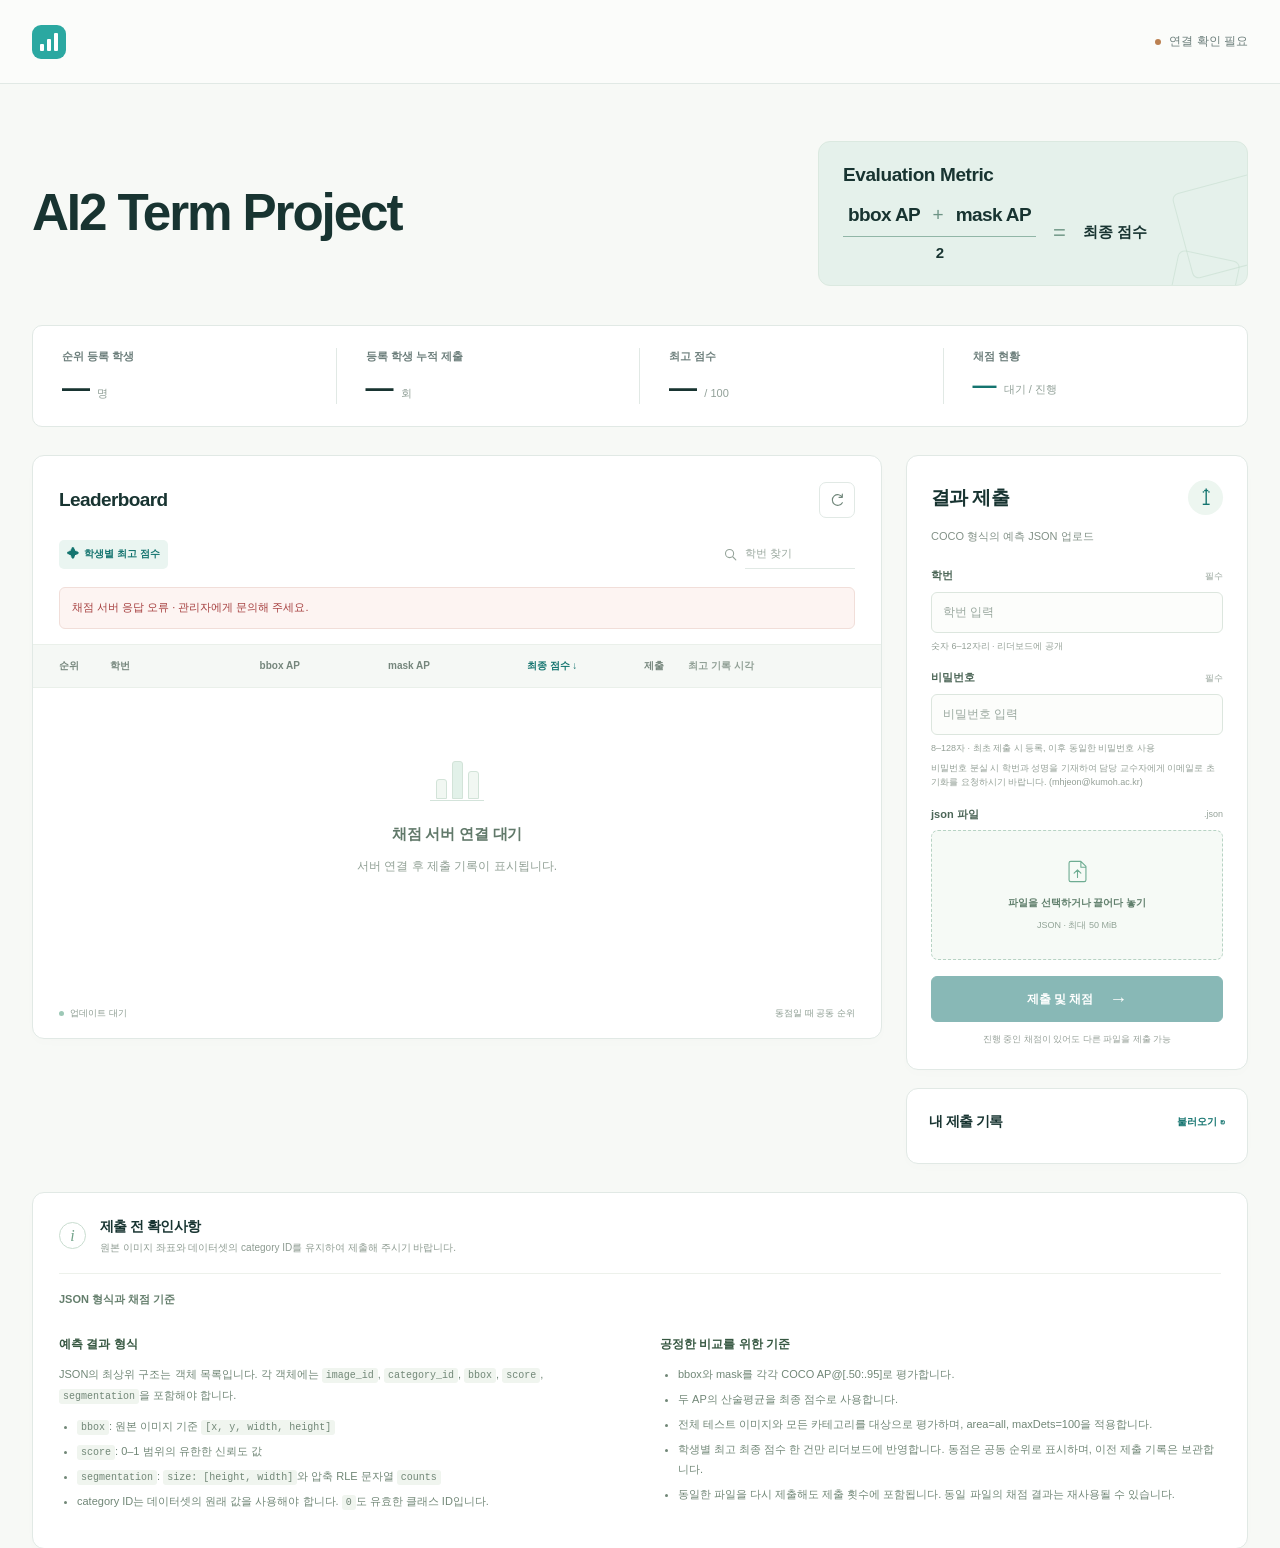
==== index.html @ 5145d9a2 "update" ====
<!doctype html>
<html lang="ko">
<head>
  <meta charset="utf-8">
  <meta name="viewport" content="width=device-width, initial-scale=1">
  <meta name="color-scheme" content="light">
  <meta name="description" content="AI2 Term Project 객체 탐지·인스턴스 분할 리더보드">
  <title>AI2 Term Project</title>
  <link rel="icon" href="data:image/svg+xml,%3Csvg xmlns='http://www.w3.org/2000/svg' viewBox='0 0 64 64'%3E%3Crect width='64' height='64' rx='16' fill='%232BA8A1'/%3E%3Cpath d='M15 44V32h8v12zm13 0V20h8v24zm13 0V12h8v32z' fill='white'/%3E%3C/svg%3E">
  <link rel="stylesheet" href="styles.css">
  <script defer src="config.js"></script>
  <script defer src="app.js"></script>
</head>
<body>
  <a class="skip-link" href="#leaderboard">리더보드로 바로 가기</a>
  <header class="masthead">
    <a class="brand" href="./" aria-label="AI2 Term Project 홈">
      <span class="brand-mark" aria-hidden="true"><i></i><i></i><i></i></span>
    </a>
    <div class="connection"><span class="connection-dot" id="connectionDot"></span><span id="connectionText">연결 확인 중</span></div>
  </header>

  <main class="page-shell">
    <section class="hero" aria-labelledby="pageTitle">
      <div class="hero-copy">
        <h1 id="pageTitle">AI2 Term Project</h1>
      </div>
      <aside class="score-explainer" aria-label="최종 점수 계산 방법">
        <p><strong>Evaluation Metric</strong></p>
        <div class="formula"><span class="fraction"><span>bbox AP <b>+</b> mask AP</span><span>2</span></span><span class="equals">=</span><span class="final-label">최종 점수</span></div>
        <div class="outline-box box-one" aria-hidden="true"></div><div class="outline-box box-two" aria-hidden="true"></div>
      </aside>
    </section>

    <section class="summary-grid" aria-label="대회 현황">
      <div class="summary-item"><span class="summary-label">순위 등록 학생</span><div><strong id="studentCount">—</strong><span>명</span></div></div>
      <div class="summary-item"><span class="summary-label">등록 학생 누적 제출</span><div><strong id="submissionCount">—</strong><span>회</span></div></div>
      <div class="summary-item"><span class="summary-label">최고 점수</span><div><strong id="bestScore">—</strong><span>/ 100</span></div></div>
      <div class="summary-item queue-summary"><span class="summary-label">채점 현황</span><div><strong id="queueCount">—</strong><span id="queueLabel">대기 / 진행</span></div></div>
    </section>

    <div class="workspace-grid">
      <section class="card leaderboard-card" id="leaderboard" aria-labelledby="leaderboardTitle">
        <div class="card-heading"><div><h2 id="leaderboardTitle">Leaderboard</h2></div><button class="icon-button" id="refreshButton" type="button" aria-label="리더보드 새로고침" title="새로고침"><svg viewBox="0 0 24 24" aria-hidden="true"><path d="M20 8a8 8 0 1 0 0 8M20 3v5h-5"/></svg></button></div>
        <div class="table-toolbar"><span class="best-badge"><span aria-hidden="true">✦</span> 학생별 최고 점수</span><label class="search-field"><svg viewBox="0 0 24 24" aria-hidden="true"><circle cx="10.5" cy="10.5" r="6.5"/><path d="m16 16 4.5 4.5"/></svg><input id="studentSearch" type="search" inputmode="numeric" placeholder="학번 찾기" aria-label="리더보드 학번 검색" maxlength="12"></label></div>
        <p class="inline-message error table-error" id="leaderboardError" role="status" hidden></p>
        <div class="table-scroll" tabindex="0" role="region" aria-label="학생별 순위 표. 좁은 화면에서는 가로 스크롤을 지원합니다.">
          <table>
            <caption class="sr-only">학생별 최고 최종 점수. bbox AP와 mask AP의 평균으로 순위를 정하며 점수는 100점 기준이다.</caption>
            <thead><tr><th scope="col" class="rank-col">순위</th><th scope="col">학번</th><th scope="col" class="numeric">bbox AP</th><th scope="col" class="numeric">mask AP</th><th scope="col" class="numeric final-column">최종 점수 <span aria-hidden="true">↓</span></th><th scope="col" class="numeric">제출</th><th scope="col" class="time-column">최고 기록 시각</th></tr></thead>
            <tbody id="leaderboardRows"></tbody>
          </table>
        </div>
        <div class="empty-state" id="leaderboardEmpty"><div class="empty-illustration" aria-hidden="true"><i></i><i></i><i></i></div><h3 id="emptyTitle">실험 기록을 불러오는 중</h3><p id="emptyText">최신 결과 조회 중</p></div>
        <div class="table-footer"><span><span class="live-dot" aria-hidden="true"></span><span id="updatedAt">업데이트 대기</span></span><span>동점일 때 공동 순위</span></div>
      </section>

      <aside class="submission-column" aria-label="예측 파일 제출과 내 기록">
        <section class="card submit-card" aria-labelledby="submitTitle">
          <div class="card-heading"><div><h2 id="submitTitle">결과 제출</h2></div><span class="round-icon" aria-hidden="true">↥</span></div>
          <p class="card-description">COCO 형식의 예측 JSON 업로드</p>
          <form id="submissionForm" novalidate>
            <div class="field"><label for="studentId">학번 <span>필수</span></label><input id="studentId" name="student_id" type="text" inputmode="numeric" pattern="[0-9]{6,12}" minlength="6" maxlength="12" autocomplete="username" placeholder="학번 입력" required aria-describedby="studentIdHint"><p class="field-hint" id="studentIdHint">숫자 6–12자리 · 리더보드에 공개</p></div>
            <div class="field"><label for="studentPassword">비밀번호 <span>필수</span></label><input id="studentPassword" name="password" type="password" minlength="8" maxlength="128" autocomplete="current-password" placeholder="비밀번호 입력" required aria-describedby="passwordHint passwordRecoveryHint"><p class="field-hint" id="passwordHint">8–128자 · 최초 제출 시 등록, 이후 동일한 비밀번호 사용</p><p class="field-hint" id="passwordRecoveryHint">비밀번호 분실 시 학번과 성명을 기재하여 담당 교수자에게 이메일로 초기화를 요청하시기 바랍니다. (mhjeon@kumoh.ac.kr)</p></div>
            <div class="field file-field"><label for="predictionFile">json 파일 <span>.json</span></label><div class="drop-zone" id="dropZone"><input class="file-input" type="file" id="predictionFile" name="file" accept=".json,application/json" aria-describedby="fileHint"><label for="predictionFile" class="drop-content"><svg viewBox="0 0 32 32" aria-hidden="true"><path d="M20 4H8a2 2 0 0 0-2 2v20a2 2 0 0 0 2 2h16a2 2 0 0 0 2-2V10zM20 4v7h6M16 23V14m-4 4 4-4 4 4"/></svg><strong id="fileName">파일을 선택하거나 끌어다 놓기</strong><span id="fileHint">JSON · 최대 50 MiB</span></label></div><button class="text-button clear-file" id="clearFile" type="button" hidden>선택한 파일 지우기</button></div>
            <div class="upload-status" id="uploadStatus" role="status" aria-live="polite" hidden><span class="spinner" aria-hidden="true"></span><span id="uploadStatusText">파일 확인 중</span></div>
            <p class="inline-message" id="formMessage" role="alert" hidden></p>
            <button class="primary-button" id="submitButton" type="submit" disabled><span>제출 및 채점</span><span aria-hidden="true">→</span></button>
            <p class="submit-footnote">진행 중인 채점이 있어도 다른 파일을 제출 가능</p>
          </form>
        </section>

        <section class="card history-card" aria-labelledby="historyTitle"><div class="history-heading"><h2 id="historyTitle">내 제출 기록</h2><button class="text-button" id="historyButton" type="button">불러오기 <span aria-hidden="true">↻</span></button></div><p class="history-hint" id="historyHint"></p><ol id="historyList" class="history-list"></ol><p class="inline-message error" id="historyError" role="status" hidden></p></section>
      </aside>
    </div>

    <section class="guide card" aria-labelledby="guideTitle"><div class="guide-intro"><span class="guide-number" aria-hidden="true">i</span><div><h2 id="guideTitle">제출 전 확인사항</h2><p>원본 이미지 좌표와 데이터셋의 category ID를 유지하여 제출해 주시기 바랍니다.</p></div></div><div class="guide-details"><div class="guide-section-title">JSON 형식과 채점 기준</div><div class="guide-body"><div><h3>예측 결과 형식</h3><p>JSON의 최상위 구조는 객체 목록입니다. 각 객체에는 <code>image_id</code>, <code>category_id</code>, <code>bbox</code>, <code>score</code>, <code>segmentation</code>을 포함해야 합니다.</p><ul><li><code>bbox</code>: 원본 이미지 기준 <code>[x, y, width, height]</code></li><li><code>score</code>: 0–1 범위의 유한한 신뢰도 값</li><li><code>segmentation</code>: <code>size: [height, width]</code>와 압축 RLE 문자열 <code>counts</code></li><li>category ID는 데이터셋의 원래 값을 사용해야 합니다. <code>0</code>도 유효한 클래스 ID입니다.</li></ul></div><div><h3>공정한 비교를 위한 기준</h3><ul><li>bbox와 mask를 각각 COCO AP@[.50:.95]로 평가합니다.</li><li>두 AP의 산술평균을 최종 점수로 사용합니다.</li><li>전체 테스트 이미지와 모든 카테고리를 대상으로 평가하며, area=all, maxDets=100을 적용합니다.</li><li>학생별 최고 최종 점수 한 건만 리더보드에 반영합니다. 동점은 공동 순위로 표시하며, 이전 제출 기록은 보관합니다.</li><li>동일한 파일을 다시 제출해도 제출 횟수에 포함됩니다. 동일 파일의 채점 결과는 재사용될 수 있습니다.</li></ul></div></div></div></section>

  </main>
  <noscript><div class="noscript-message">리더보드 조회와 제출에는 JavaScript가 필요합니다. 브라우저 설정에서 JavaScript를 활성화해 주세요.</div></noscript>
</body>
</html>
---- styles.css ----
:root{--teal:#2ba8a1;--teal-dark:#14746f;--ink:#183431;--muted:#6c7e7b;--line:#e1e9e5;--paper:#f7f9f6;--tint:#eaf5f1;--white:#fff;--danger:#a53e3e;--font:"Pretendard","Apple SD Gothic Neo","Malgun Gothic",-apple-system,BlinkMacSystemFont,"Segoe UI",sans-serif}
*{box-sizing:border-box}html{scroll-behavior:smooth;scroll-padding-top:25px}body{margin:0;background:var(--paper);color:var(--ink);font-family:var(--font);font-size:14px;line-height:1.6;-webkit-font-smoothing:antialiased}button,input{font:inherit}button,a,input,summary{-webkit-tap-highlight-color:transparent}button{cursor:pointer}button:disabled{cursor:not-allowed;opacity:.5}a{color:inherit}button:focus-visible,a:focus-visible,input:focus-visible,summary:focus-visible,.table-scroll:focus-visible{outline:3px solid #14746f;outline-offset:4px}button,input{min-height:42px}button{transition:background .15s,box-shadow .15s,transform .15s}button:not(:disabled):active{transform:translateY(1px)}[hidden]{display:none!important}svg{display:block;width:20px;height:20px;fill:none;stroke:currentColor;stroke-width:1.7;stroke-linecap:round;stroke-linejoin:round}.sr-only{position:absolute;width:1px;height:1px;margin:-1px;padding:0;overflow:hidden;clip:rect(0,0,0,0);white-space:nowrap;border:0}.skip-link{position:fixed;left:16px;top:12px;z-index:100;background:var(--white);padding:12px 18px;transform:translateY(-160%);border:2px solid var(--teal-dark);border-radius:8px}.skip-link:focus{transform:none}
.masthead{height:84px;border-bottom:1px solid var(--line);display:flex;align-items:center;justify-content:space-between;padding:0 max(32px,calc((100vw - 1344px)/2));background:#fbfcfa}.brand{display:flex;align-items:center;gap:12px;font-size:13px;font-weight:800;letter-spacing:1.5px;text-decoration:none;white-space:nowrap}.brand-mark{width:34px;height:34px;display:flex;align-items:flex-end;justify-content:center;gap:3px;background:var(--teal);border-radius:9px;padding:8px}.brand-mark i{width:4px;background:white;border-radius:1px}.brand-mark i:nth-child(1){height:7px}.brand-mark i:nth-child(2){height:12px}.brand-mark i:nth-child(3){height:18px}.sup{font-size:9px;vertical-align:super}.brand-divider{padding:0 8px;color:#a9b5b0;font-weight:400}.connection{display:flex;align-items:center;gap:8px;font-size:12px;color:var(--muted)}.connection-dot,.live-dot{width:6px;height:6px;border-radius:50%;background:#9caba5;display:inline-block;flex-shrink:0}.connection-dot.online{background:var(--teal);box-shadow:0 0 0 4px #2ba8a112}.connection-dot.offline{background:#bb8051}.page-shell{max-width:1408px;margin:auto;padding:0 32px}.hero{display:grid;grid-template-columns:1fr 430px;gap:70px;align-items:center;padding:57px 0 39px}.eyebrow{font-size:10px;letter-spacing:2.1px;font-weight:800;color:var(--teal-dark);display:flex;align-items:center;gap:9px;margin:0 0 21px}.eyebrow span{width:20px;height:1px;background:var(--teal)}h1{font-size:clamp(35px,4vw,52px);line-height:1.23;font-weight:800;letter-spacing:-2.1px;margin:0}.title-dot{font-size:30px;color:#b8c4bf;vertical-align:middle}.teal-text{color:var(--teal-dark);font-weight:500}.hero-description{font-size:14px;color:var(--muted);line-height:1.9;margin:21px 0 19px}.hero-tags{display:flex;flex-wrap:wrap;gap:6px}.hero-tags span{font-size:10px;font-weight:600;border:1px solid #dbe5df;border-radius:4px;padding:4px 8px;color:#657971;background:#fbfcfa}.score-explainer{position:relative;overflow:hidden;background:#e5f1eb;border:1px solid #dbe9e0;border-radius:12px;padding:28px 30px;min-height:257px}.formula-top{display:flex;justify-content:space-between;align-items:center;font-size:10px;font-weight:800;letter-spacing:1.6px;color:#648679}.formula-symbol{font-size:24px;font-weight:400;line-height:1}.score-explainer>p{font-size:19px;font-weight:400;line-height:1.7;letter-spacing:-.4px;margin:18px 0}.score-explainer strong{font-weight:700}.formula{display:flex;gap:17px;align-items:center;position:relative;z-index:1;margin-top:24px}.fraction{display:flex;flex-direction:column;align-items:center;font-size:19px;font-weight:650;letter-spacing:-.6px}.fraction>span:first-child{border-bottom:1px solid #91b6a7;padding:0 5px 6px}.fraction>span:last-child{padding:4px 0 0;font-size:15px}.fraction b{padding:0 8px;font-weight:400;color:#6d9485}.equals{color:#799e8e;font-size:22px}.final-label{font-size:15px;font-weight:700;white-space:nowrap}.formula-note{font-size:10px;color:#718c80;margin-top:18px}.outline-box{position:absolute;border:1px solid #bfd9c9;border-radius:7px;width:88px;height:88px;right:-22px;bottom:15px;transform:rotate(-15deg);opacity:.5}.box-two{width:63px;height:63px;right:12px;bottom:-33px;transform:rotate(12deg)}
.summary-grid{display:grid;grid-template-columns:repeat(4,1fr);border:1px solid var(--line);border-radius:10px;background:var(--white);padding:22px 0;margin-bottom:28px}.summary-item{padding:0 29px;border-right:1px solid var(--line)}.summary-item:last-child{border:0}.summary-label{display:block;color:var(--muted);font-size:11px;font-weight:600;margin-bottom:5px}.summary-item>div{display:flex;align-items:baseline;gap:8px}.summary-item strong{font-size:28px;font-weight:650;line-height:1.2;letter-spacing:-.7px;font-variant-numeric:tabular-nums}.summary-item>div>span{font-size:11px;color:#91a098}.queue-summary strong{color:var(--teal-dark);font-size:24px}.workspace-grid{display:grid;grid-template-columns:minmax(0,1fr) 342px;gap:24px;align-items:start}.card{background:var(--white);border:1px solid var(--line);border-radius:12px;box-shadow:0 4px 12px #1b4e3503}.card-heading{display:flex;align-items:center;justify-content:space-between;gap:10px;padding:26px 26px 21px}.section-kicker{font-size:9px;letter-spacing:1.6px;font-weight:700;color:#85968e;margin:0 0 7px}h2{margin:0;font-size:19px;font-weight:750;letter-spacing:-.6px}.icon-button{display:flex;align-items:center;justify-content:center;width:36px;min-height:36px;border:1px solid var(--line);border-radius:7px;color:#71877b;background:var(--white)}.icon-button:hover{background:var(--paper)}.icon-button svg{width:16px;height:16px}.table-toolbar{display:flex;align-items:center;justify-content:space-between;padding:0 26px 18px;gap:16px}.best-badge{display:inline-flex;align-items:center;gap:5px;white-space:nowrap;background:var(--tint);color:var(--teal-dark);padding:5px 8px;border-radius:5px;font-size:10px;font-weight:700}.best-badge>span{font-size:12px}.search-field{display:flex;align-items:center;gap:7px;color:#94a399}.search-field svg{width:15px;height:15px;flex-shrink:0}.search-field input{border:0;border-bottom:1px solid var(--line);border-radius:0;width:110px;min-height:30px;padding:3px 0;background:transparent;font-size:11px;color:var(--ink)}input::placeholder{color:#9aa89f;opacity:1}.table-scroll{overflow-x:auto;width:100%}table{border-collapse:collapse;text-align:left;width:100%;white-space:nowrap;font-size:12px}thead{background:#f5f8f5}th{padding:13px 12px;font-size:10px;color:#75867c;font-weight:600;border-top:1px solid #eaf0ea;border-bottom:1px solid #eaf0ea}td{padding:17px 12px;border-bottom:1px solid #eef2ed;font-variant-numeric:tabular-nums;color:#5b7165}th:first-child,td:first-child{padding-left:26px}th:last-child,td:last-child{padding-right:26px}.numeric{text-align:right}.rank-col{width:65px}.rank-marker{width:25px;height:25px;display:inline-flex;align-items:center;justify-content:center;font-weight:600;font-size:12px;color:#829187}.top-rank{border-radius:7px;background:#e7f5ef;color:var(--teal-dark)}tr:first-child .top-rank{background:var(--teal-dark);color:white}.student-cell{font-weight:650;color:var(--ink);letter-spacing:.2px}.final-column{color:var(--teal-dark)}td.final-column{font-size:14px;font-weight:800;background:#f7fbf8}.time-column{font-size:10px;color:#91a096}.my-row{background:#f1f9f5}.mine-label{display:inline-block;font-size:8px;font-weight:700;color:var(--teal-dark);background:#dfeee7;margin-left:5px;padding:1px 4px;border-radius:3px;vertical-align:middle}.empty-state{padding:64px 24px 72px;text-align:center;min-height:300px}.empty-illustration{width:54px;height:49px;display:flex;gap:5px;align-items:flex-end;justify-content:center;margin:0 auto 21px;border-bottom:1px solid #d3e3da;padding-bottom:1px}.empty-illustration i{width:11px;border:1px solid #d2e3d8;border-radius:3px 3px 0 0;background:#f1f7f2}.empty-illustration i:nth-child(1){height:20px}.empty-illustration i:nth-child(2){height:38px;background:#e2f1e9}.empty-illustration i:nth-child(3){height:28px}.empty-state h3{margin:0 0 9px;font-size:15px;font-weight:650;color:#61796a;letter-spacing:-.2px}.empty-state p{font-size:12px;margin:0;color:#92a196;line-height:1.9}.table-footer{display:flex;justify-content:space-between;flex-wrap:wrap;gap:10px;padding:18px 26px;color:#8b9b90;font-size:9px}.table-footer>span:first-child{display:flex;align-items:center;gap:6px}.live-dot{width:5px;height:5px;background:#9dc8b6}.table-error{margin:0 26px 15px!important}.submission-column{display:grid;gap:18px}.submit-card .card-heading{padding:24px 24px 12px}.round-icon{width:35px;height:35px;border-radius:50%;display:flex;align-items:center;justify-content:center;color:var(--teal-dark);background:#edf6f0;font-size:22px}.card-description{padding:0 24px;margin:0 0 20px;font-size:11px;color:#829187;line-height:1.8}form{padding:0 24px 21px}.field{margin:0 0 16px}.field>label{display:flex;justify-content:space-between;align-items:center;font-size:11px;font-weight:700;margin:0 0 7px;color:#4c6657}.field>label>span{font-size:9px;color:#95a299;font-weight:400}.field>input{width:100%;border:1px solid #dce6de;border-radius:6px;background:#fcfdfb;padding:9px 11px;min-height:41px;font-size:12px;color:var(--ink)}.field>input:focus{border-color:var(--teal);outline:2px solid #2ba8a126;outline-offset:0}.field-hint{font-size:9px;color:#94a097;margin:6px 0 0;line-height:1.6}.drop-zone{position:relative;border:1px dashed #b7d3c4;border-radius:7px;background:#f6faf6;min-height:128px;transition:background .15s,border-color .15s}.drop-zone:hover,.drop-zone.dragging{background:#ecf6ef;border-color:var(--teal)}.drop-zone.has-file{background:#eaf6f0;border-style:solid}.file-input{position:absolute;width:1px;height:1px;min-height:0;opacity:0;overflow:hidden;top:50%;left:50%}.file-input:focus-visible+.drop-content{outline:3px solid var(--teal-dark);outline-offset:4px;border-radius:6px}.drop-content{cursor:pointer;padding:20px 12px;min-height:128px;display:flex;flex-direction:column;align-items:center;text-align:center;justify-content:center;gap:7px}.drop-content svg{width:27px;height:27px;color:#6eac92;stroke-width:1.3;margin-bottom:3px}.drop-content strong{font-size:10px;max-width:100%;overflow-wrap:anywhere;font-weight:600;color:#607f6c}.drop-content>span{font-size:9px;color:#91a396}.text-button{padding:0;border:0;background:transparent;color:var(--teal-dark);font-size:10px;font-weight:600;min-height:30px}.text-button:hover{text-decoration:underline}.clear-file{margin-top:4px;font-size:9px}.primary-button{width:100%;display:flex;justify-content:center;gap:16px;align-items:center;background:var(--teal-dark);color:white;border:1px solid var(--teal-dark);padding:12px;border-radius:6px;font-size:12px;font-weight:650;min-height:46px}.primary-button:hover:not(:disabled){background:#105d58;box-shadow:0 3px 8px #14746f26}.primary-button>span:last-child{font-size:18px;line-height:1}.submit-footnote{font-size:9px;text-align:center;color:#97a199;line-height:1.7;margin:10px 0 0}.inline-message{font-size:11px;line-height:1.8;padding:10px 12px;margin:10px 0 14px;background:#edf7f1;color:var(--teal-dark);border:1px solid #d5e8dd;border-radius:6px;overflow-wrap:anywhere}.inline-message.error{color:var(--danger);background:#fdf4f2;border-color:#f1ded9}.upload-status{display:flex;align-items:center;gap:8px;color:var(--teal-dark);font-size:11px;margin:10px 0 14px}.spinner{width:13px;height:13px;border:2px solid #cce4d6;border-top-color:var(--teal-dark);border-radius:50%;animation:spin .8s linear infinite;flex-shrink:0}@keyframes spin{to{transform:rotate(360deg)}}.history-card{padding:18px 22px}.history-heading{display:flex;align-items:center;justify-content:space-between;gap:8px}.history-heading h2{font-size:14px}.history-hint{font-size:10px;color:#8a9a8e;line-height:1.9;margin:8px 0 0}.history-list{list-style:none;padding:0;margin:0}.history-item{border-top:1px solid #edf1eb;padding:13px 0 1px;margin-top:13px}.history-item-top{display:flex;align-items:center;justify-content:space-between;gap:8px}.status-badge{display:inline-flex;align-items:center;gap:5px;font-size:9px;font-weight:650;padding:3px 7px;border-radius:4px;background:#f0f3ee;color:#73806e}.status-badge.running{background:#e8f4ee;color:var(--teal-dark)}.status-badge.completed{background:#e7f5ef;color:var(--teal-dark)}.status-badge.failed{background:#faece7;color:var(--danger)}.history-score{color:var(--teal-dark);font-size:17px;font-weight:750;font-variant-numeric:tabular-nums}.history-date{font-size:9px;color:#94a295}.history-detail{font-size:9px;color:#8a9a8e;line-height:1.7;margin:6px 0 0;overflow-wrap:anywhere}.history-detail.failed{color:var(--danger)}.history-id{font-size:8px;color:#a5afa6;margin:5px 0 0;font-family:ui-monospace,monospace;overflow-wrap:anywhere}
.guide{margin-top:28px;padding:22px 26px}.guide-intro{display:flex;align-items:center;gap:14px}.guide-number{width:27px;height:27px;flex-shrink:0;border:1px solid #c9ddd0;color:#73a38a;border-radius:50%;display:flex;align-items:center;justify-content:center;font-family:Georgia,serif;font-style:italic;font-size:16px}.guide h2{font-size:14px}.guide-intro p{font-size:10px;margin:3px 0 0;color:#8d9b91}.guide .guide-details{margin-top:17px;border-top:1px solid #edf1eb;padding-top:12px}.guide .guide-section-title{list-style:none;cursor:pointer;display:flex;align-items:center;justify-content:space-between;font-size:11px;color:#647e6c;font-weight:600;min-height:28px}.guide .guide-section-title::-webkit-details-marker{display:none}.guide .guide-section-title>span{font-size:20px;font-weight:400;color:#98ab9d}.guide .guide-details[open] summary>span{transform:rotate(45deg)}.guide-body{display:grid;grid-template-columns:1fr 1fr;gap:40px;padding:14px 0 0;font-size:11px;color:#718777;line-height:1.9}.guide-body h3{font-size:12px;color:#365741;margin:5px 0 8px}.guide-body p{margin:0 0 10px}.guide-body ul{padding-left:18px;margin:8px 0 14px}.guide-body li{margin:4px 0}code{font-family:ui-monospace,SFMono-Regular,Consolas,monospace;background:#f0f5ef;padding:2px 4px;border-radius:3px;font-size:10px;overflow-wrap:anywhere}.secondary-button{display:inline-flex;align-items:center;gap:12px;background:white;border:1px solid #cedfd1;color:var(--teal-dark);padding:7px 12px;min-height:35px;border-radius:5px;font-size:10px}.secondary-button:hover{background:var(--tint)}.dataset-info{padding:10px 12px;background:#f5f8f2;border-radius:6px;font-size:10px}.page-footer{display:flex;align-items:center;justify-content:space-between;gap:20px;padding:29px 0 32px;font-size:9px;color:#9aa89d}.page-footer strong{font-size:12px;letter-spacing:.5px;margin-right:10px;color:#668470}.page-footer a{text-decoration:none}.page-footer a:hover{text-decoration:underline}.noscript-message{position:fixed;bottom:0;left:0;right:0;background:#fff3df;color:#6c501a;text-align:center;padding:20px;border-top:1px solid #e6cc9c}
@media(min-width:1450px){.hero{padding-top:68px;padding-bottom:45px}.workspace-grid{grid-template-columns:minmax(0,1fr) 365px}td{padding-top:20px;padding-bottom:20px}.card-heading{padding-top:28px;padding-bottom:25px}.submit-card .card-heading{padding-top:26px}.empty-state{padding-top:85px;padding-bottom:95px}.hero-description{font-size:15px}}
@media(max-width:1150px){.hero{grid-template-columns:1fr 370px;gap:40px}.workspace-grid{grid-template-columns:minmax(0,1fr) 310px;gap:18px}.page-shell{padding:0 26px}.masthead{padding:0 26px}.card-heading{padding:22px 20px 18px}.table-toolbar{padding:0 20px 16px}th:first-child,td:first-child{padding-left:20px}th:last-child,td:last-child{padding-right:20px}.table-footer{padding:16px 20px}.score-explainer{padding:26px}.formula{gap:13px}.fraction{font-size:17px}.final-label{font-size:13px}.summary-item{padding:0 25px}th,td{padding-left:10px;padding-right:10px}.time-column{min-width:100px}.submit-card .card-heading{padding-left:20px;padding-right:20px}.card-description{padding:0 20px}form{padding-left:20px;padding-right:20px}}
@media(max-width:900px){.hero{grid-template-columns:1fr 310px;gap:25px}.hero-copy h1{font-size:38px}.score-explainer{padding:23px 21px}.formula{gap:9px}.fraction{font-size:15px}.fraction b{padding:0 4px}.final-label{font-size:12px}.hero-tags{gap:5px}.hero-tags span{font-size:9px;padding:3px 6px}.workspace-grid{grid-template-columns:minmax(0,1fr)}.submission-column{display:grid;grid-template-columns:1fr 1fr;align-items:start;gap:18px}.table-scroll table{min-width:650px}.history-card{padding:23px}.history-hint{font-size:11px}.history-list{max-height:480px;overflow-y:auto}.empty-state{padding:50px 24px 60px}.summary-item strong{font-size:25px}.summary-item{padding:0 21px}.summary-item>div>span{font-size:10px}.queue-summary strong{font-size:22px}.guide-body{gap:25px}}
@media(max-width:650px){.masthead{height:65px;padding:0 20px}.brand{font-size:9px;letter-spacing:1px;gap:8px}.brand-divider{padding:0 4px}.brand-mark{width:29px;height:29px;padding:6px;gap:2px;border-radius:8px}.brand-mark i:nth-child(3){height:16px}.connection{font-size:9px;gap:6px}.page-shell{padding:0 18px}.hero{display:block;padding:32px 0 24px}.eyebrow{font-size:8px;letter-spacing:1.4px;margin-bottom:16px}.hero-copy h1{font-size:38px;letter-spacing:-1.7px}.title-dot{font-size:26px}.hero-description{font-size:12px;margin:17px 0 15px}.hero-tags span{font-size:8px;padding:4px 7px}.score-explainer{margin-top:24px;min-height:0;padding:20px 22px}.score-explainer>p{font-size:15px;margin:10px 0;line-height:1.7}.score-explainer>p br{display:none}.score-explainer>p strong{margin-left:6px}.formula-top{font-size:8px}.formula{margin-top:13px;gap:18px}.fraction{font-size:16px}.fraction b{padding:0 8px}.fraction>span:last-child{font-size:12px}.final-label{font-size:13px}.formula-note{font-size:9px;position:absolute;right:20px;bottom:20px;max-width:100px;line-height:1.7;text-align:right}.outline-box{display:none}.summary-grid{grid-template-columns:1fr 1fr;padding:0;margin-bottom:20px}.summary-item{padding:17px 20px}.summary-item:nth-child(2){border-right:0}.summary-item:nth-child(-n+2){border-bottom:1px solid var(--line)}.summary-item strong{font-size:25px}.summary-label{font-size:10px}.queue-summary strong{font-size:22px}.workspace-grid{gap:20px}.card-heading{padding:21px 20px 17px}h2{font-size:17px}.section-kicker{font-size:8px}.table-toolbar{padding-bottom:15px}.table-footer{font-size:8px;padding:14px 20px;gap:6px}.empty-state{min-height:250px;padding:42px 20px 48px}.empty-state h3{font-size:13px}.empty-state p{font-size:11px}.submission-column{grid-template-columns:1fr;gap:16px}.submit-card .card-heading{padding-top:23px}.field{margin-bottom:17px}.field>label{font-size:12px}.field>input{min-height:44px;font-size:13px}.field-hint{font-size:10px}.card-description{font-size:12px}.drop-content strong{font-size:12px}.drop-content>span{font-size:10px}.primary-button{font-size:13px;min-height:48px}.submit-footnote{font-size:10px}.history-heading h2{font-size:15px}.text-button{font-size:11px}.guide{padding:20px;margin-top:20px}.guide-intro{align-items:flex-start;gap:10px}.guide-intro p{font-size:10px;line-height:1.8}.guide-body{grid-template-columns:1fr;gap:16px}.guide .guide-section-title{font-size:11px}.guide-body{font-size:11px}.page-footer{padding:23px 0;font-size:8px;gap:10px;flex-wrap:wrap}.page-footer>span:nth-child(2){display:none}.page-footer strong{font-size:11px}.history-id{font-size:9px}.history-detail,.history-date{font-size:10px}}
@media(max-width:380px){.formula-note{position:static;max-width:none;text-align:left;margin-top:12px}.score-explainer>p{font-size:13px}.hero-copy h1{font-size:34px}.brand{letter-spacing:.5px}.connection{font-size:8px}.table-toolbar{gap:8px}.best-badge{font-size:9px}.search-field input{width:90px}.hero-tags span{padding:3px 5px;font-size:7px}}
@media(prefers-reduced-motion:reduce){html{scroll-behavior:auto}*,*::before,*::after{animation-duration:.01ms!important;animation-iteration-count:1!important;transition:none!important}}

/* Compact evaluation card. */
.score-explainer{min-height:0;padding:20px 24px;align-self:center}.score-explainer>p{margin:0 0 12px;line-height:1.35}.score-explainer .formula{margin-top:0}

.guide .guide-section-title{cursor:default}
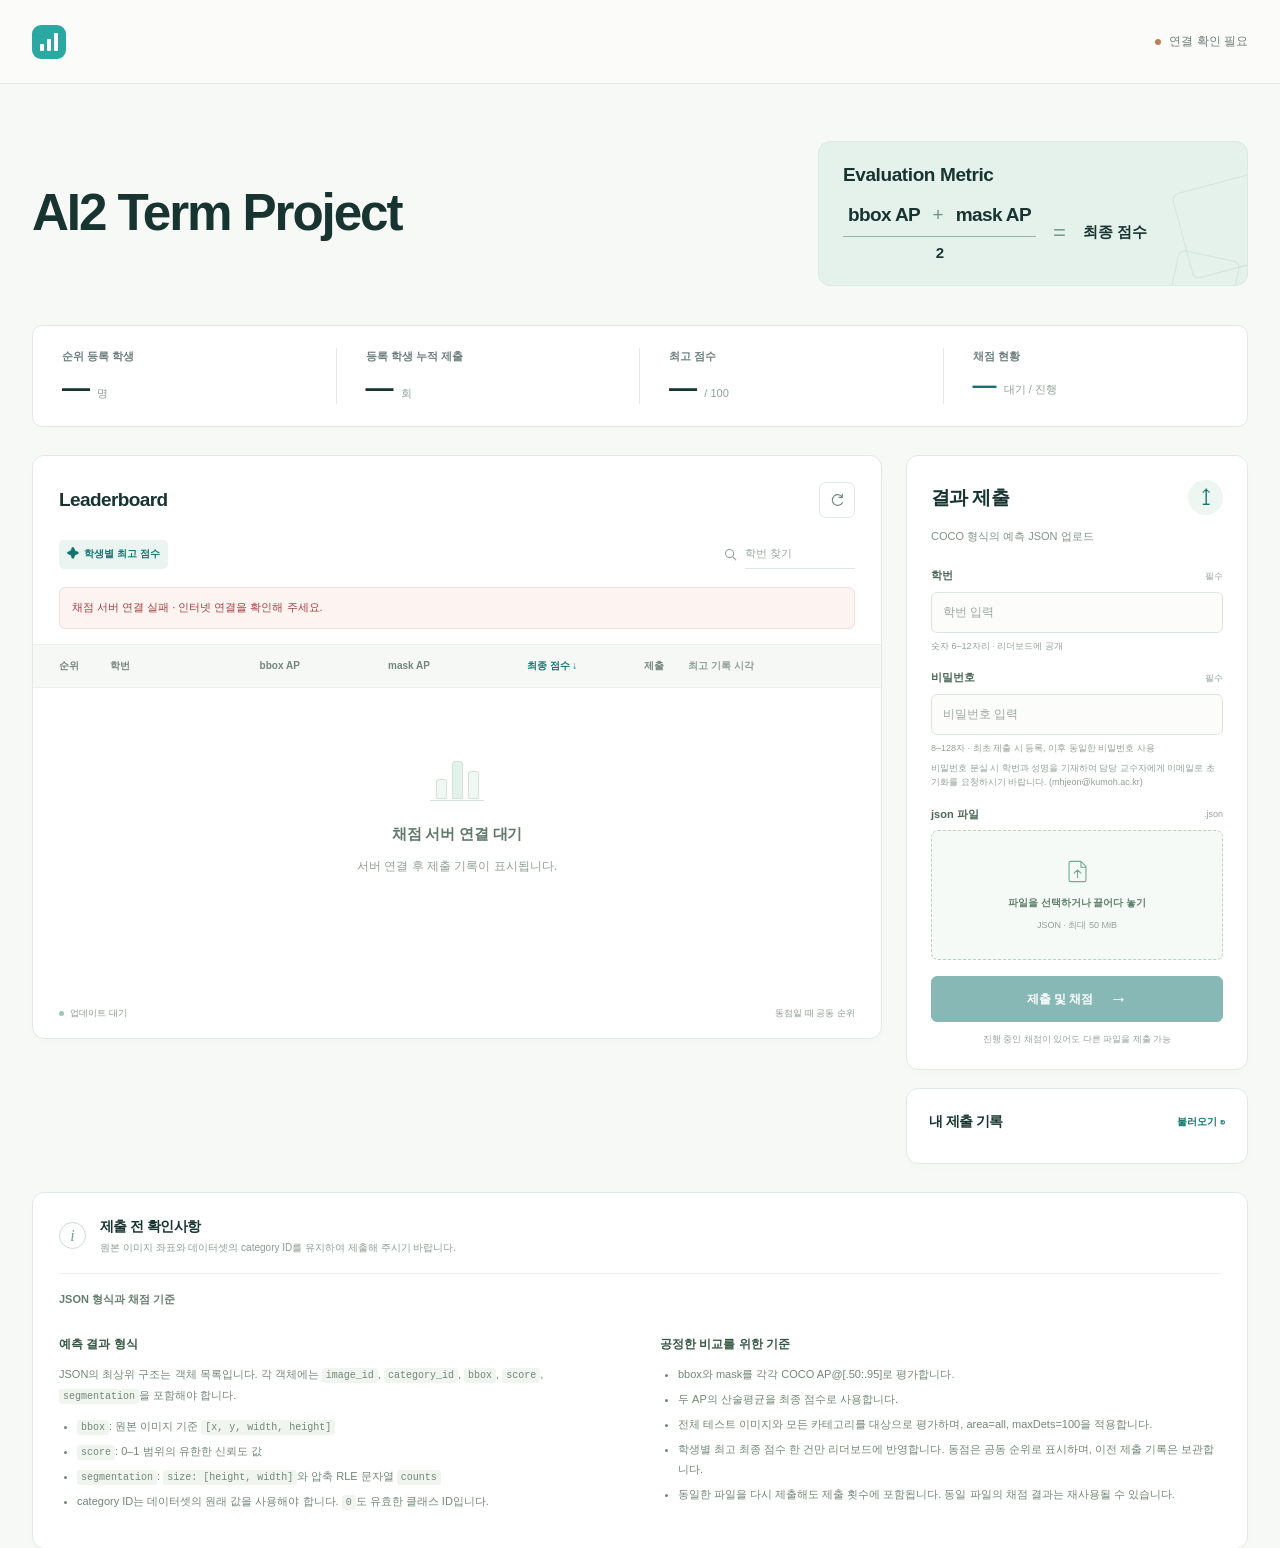
==== commit 7d5d84dd: "Refresh cached Render API configuration" ====
--- a/index.html
+++ b/index.html
@@ -8,7 +8,7 @@
   <title>AI2 Term Project</title>
   <link rel="icon" href="data:image/svg+xml,%3Csvg xmlns='http://www.w3.org/2000/svg' viewBox='0 0 64 64'%3E%3Crect width='64' height='64' rx='16' fill='%232BA8A1'/%3E%3Cpath d='M15 44V32h8v12zm13 0V20h8v24zm13 0V12h8v32z' fill='white'/%3E%3C/svg%3E">
   <link rel="stylesheet" href="styles.css">
-  <script defer src="config.js"></script>
+  <script defer src="config.js?v=20261113-render1"></script>
   <script defer src="app.js"></script>
 </head>
 <body>
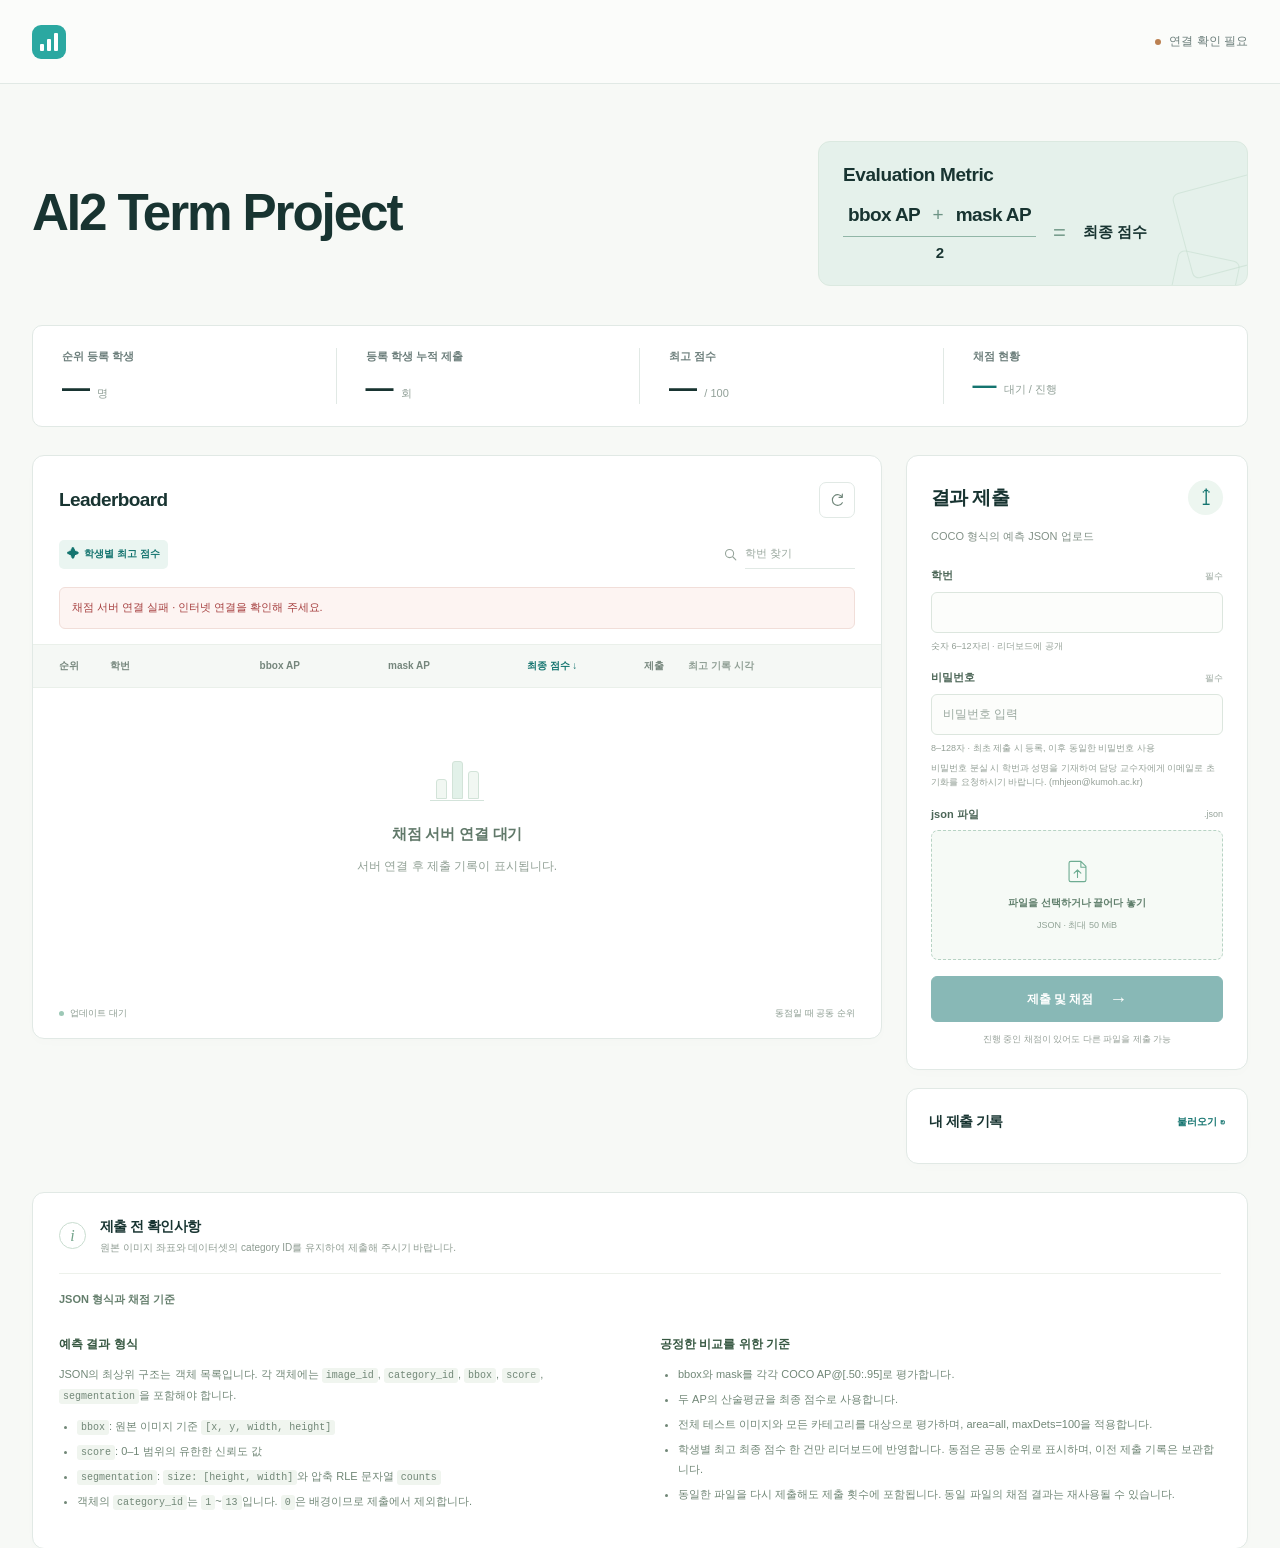
==== commit 72cd2a89: "update" ====
--- a/index.html
+++ b/index.html
@@ -9,7 +9,7 @@
   <link rel="icon" href="data:image/svg+xml,%3Csvg xmlns='http://www.w3.org/2000/svg' viewBox='0 0 64 64'%3E%3Crect width='64' height='64' rx='16' fill='%232BA8A1'/%3E%3Cpath d='M15 44V32h8v12zm13 0V20h8v24zm13 0V12h8v32z' fill='white'/%3E%3C/svg%3E">
   <link rel="stylesheet" href="styles.css">
   <script defer src="config.js?v=20261113-render1"></script>
-  <script defer src="app.js"></script>
+  <script defer src="app.js?v=20261118-account"></script>
 </head>
 <body>
   <a class="skip-link" href="#leaderboard">리더보드로 바로 가기</a>
@@ -59,8 +59,8 @@
         <section class="card submit-card" aria-labelledby="submitTitle">
           <div class="card-heading"><div><h2 id="submitTitle">결과 제출</h2></div><span class="round-icon" aria-hidden="true">↥</span></div>
           <p class="card-description">COCO 형식의 예측 JSON 업로드</p>
-          <form id="submissionForm" novalidate>
-            <div class="field"><label for="studentId">학번 <span>필수</span></label><input id="studentId" name="student_id" type="text" inputmode="numeric" pattern="[0-9]{6,12}" minlength="6" maxlength="12" autocomplete="username" placeholder="학번 입력" required aria-describedby="studentIdHint"><p class="field-hint" id="studentIdHint">숫자 6–12자리 · 리더보드에 공개</p></div>
+          <form id="submissionForm" autocomplete="off" novalidate>
+            <div class="field"><label for="studentId">학번 <span>필수</span></label><input id="studentId" name="student_id" type="text" inputmode="numeric" pattern="[0-9]{6,12}" minlength="6" maxlength="12" autocomplete="off" required aria-describedby="studentIdHint"><p class="field-hint" id="studentIdHint">숫자 6–12자리 · 리더보드에 공개</p></div>
             <div class="field"><label for="studentPassword">비밀번호 <span>필수</span></label><input id="studentPassword" name="password" type="password" minlength="8" maxlength="128" autocomplete="current-password" placeholder="비밀번호 입력" required aria-describedby="passwordHint passwordRecoveryHint"><p class="field-hint" id="passwordHint">8–128자 · 최초 제출 시 등록, 이후 동일한 비밀번호 사용</p><p class="field-hint" id="passwordRecoveryHint">비밀번호 분실 시 학번과 성명을 기재하여 담당 교수자에게 이메일로 초기화를 요청하시기 바랍니다. (mhjeon@kumoh.ac.kr)</p></div>
             <div class="field file-field"><label for="predictionFile">json 파일 <span>.json</span></label><div class="drop-zone" id="dropZone"><input class="file-input" type="file" id="predictionFile" name="file" accept=".json,application/json" aria-describedby="fileHint"><label for="predictionFile" class="drop-content"><svg viewBox="0 0 32 32" aria-hidden="true"><path d="M20 4H8a2 2 0 0 0-2 2v20a2 2 0 0 0 2 2h16a2 2 0 0 0 2-2V10zM20 4v7h6M16 23V14m-4 4 4-4 4 4"/></svg><strong id="fileName">파일을 선택하거나 끌어다 놓기</strong><span id="fileHint">JSON · 최대 50 MiB</span></label></div><button class="text-button clear-file" id="clearFile" type="button" hidden>선택한 파일 지우기</button></div>
             <div class="upload-status" id="uploadStatus" role="status" aria-live="polite" hidden><span class="spinner" aria-hidden="true"></span><span id="uploadStatusText">파일 확인 중</span></div>
@@ -74,7 +74,7 @@
       </aside>
     </div>
 
-    <section class="guide card" aria-labelledby="guideTitle"><div class="guide-intro"><span class="guide-number" aria-hidden="true">i</span><div><h2 id="guideTitle">제출 전 확인사항</h2><p>원본 이미지 좌표와 데이터셋의 category ID를 유지하여 제출해 주시기 바랍니다.</p></div></div><div class="guide-details"><div class="guide-section-title">JSON 형식과 채점 기준</div><div class="guide-body"><div><h3>예측 결과 형식</h3><p>JSON의 최상위 구조는 객체 목록입니다. 각 객체에는 <code>image_id</code>, <code>category_id</code>, <code>bbox</code>, <code>score</code>, <code>segmentation</code>을 포함해야 합니다.</p><ul><li><code>bbox</code>: 원본 이미지 기준 <code>[x, y, width, height]</code></li><li><code>score</code>: 0–1 범위의 유한한 신뢰도 값</li><li><code>segmentation</code>: <code>size: [height, width]</code>와 압축 RLE 문자열 <code>counts</code></li><li>category ID는 데이터셋의 원래 값을 사용해야 합니다. <code>0</code>도 유효한 클래스 ID입니다.</li></ul></div><div><h3>공정한 비교를 위한 기준</h3><ul><li>bbox와 mask를 각각 COCO AP@[.50:.95]로 평가합니다.</li><li>두 AP의 산술평균을 최종 점수로 사용합니다.</li><li>전체 테스트 이미지와 모든 카테고리를 대상으로 평가하며, area=all, maxDets=100을 적용합니다.</li><li>학생별 최고 최종 점수 한 건만 리더보드에 반영합니다. 동점은 공동 순위로 표시하며, 이전 제출 기록은 보관합니다.</li><li>동일한 파일을 다시 제출해도 제출 횟수에 포함됩니다. 동일 파일의 채점 결과는 재사용될 수 있습니다.</li></ul></div></div></div></section>
+    <section class="guide card" aria-labelledby="guideTitle"><div class="guide-intro"><span class="guide-number" aria-hidden="true">i</span><div><h2 id="guideTitle">제출 전 확인사항</h2><p>원본 이미지 좌표와 데이터셋의 category ID를 유지하여 제출해 주시기 바랍니다.</p></div></div><div class="guide-details"><div class="guide-section-title">JSON 형식과 채점 기준</div><div class="guide-body"><div><h3>예측 결과 형식</h3><p>JSON의 최상위 구조는 객체 목록입니다. 각 객체에는 <code>image_id</code>, <code>category_id</code>, <code>bbox</code>, <code>score</code>, <code>segmentation</code>을 포함해야 합니다.</p><ul><li><code>bbox</code>: 원본 이미지 기준 <code>[x, y, width, height]</code></li><li><code>score</code>: 0–1 범위의 유한한 신뢰도 값</li><li><code>segmentation</code>: <code>size: [height, width]</code>와 압축 RLE 문자열 <code>counts</code></li><li>객체의 <code>category_id</code>는 <code>1</code>~<code>13</code>입니다. <code>0</code>은 배경이므로 제출에서 제외합니다.</li></ul></div><div><h3>공정한 비교를 위한 기준</h3><ul><li>bbox와 mask를 각각 COCO AP@[.50:.95]로 평가합니다.</li><li>두 AP의 산술평균을 최종 점수로 사용합니다.</li><li>전체 테스트 이미지와 모든 카테고리를 대상으로 평가하며, area=all, maxDets=100을 적용합니다.</li><li>학생별 최고 최종 점수 한 건만 리더보드에 반영합니다. 동점은 공동 순위로 표시하며, 이전 제출 기록은 보관합니다.</li><li>동일한 파일을 다시 제출해도 제출 횟수에 포함됩니다. 동일 파일의 채점 결과는 재사용될 수 있습니다.</li></ul></div></div></div></section>
 
   </main>
   <noscript><div class="noscript-message">리더보드 조회와 제출에는 JavaScript가 필요합니다. 브라우저 설정에서 JavaScript를 활성화해 주세요.</div></noscript>
--- a/styles.css
+++ b/styles.css
@@ -14,3 +14,5 @@
 .score-explainer{min-height:0;padding:20px 24px;align-self:center}.score-explainer>p{margin:0 0 12px;line-height:1.35}.score-explainer .formula{margin-top:0}
 
 .guide .guide-section-title{cursor:default}
+
+.password-reset-card { max-width: 32rem; margin: 2rem auto; }
